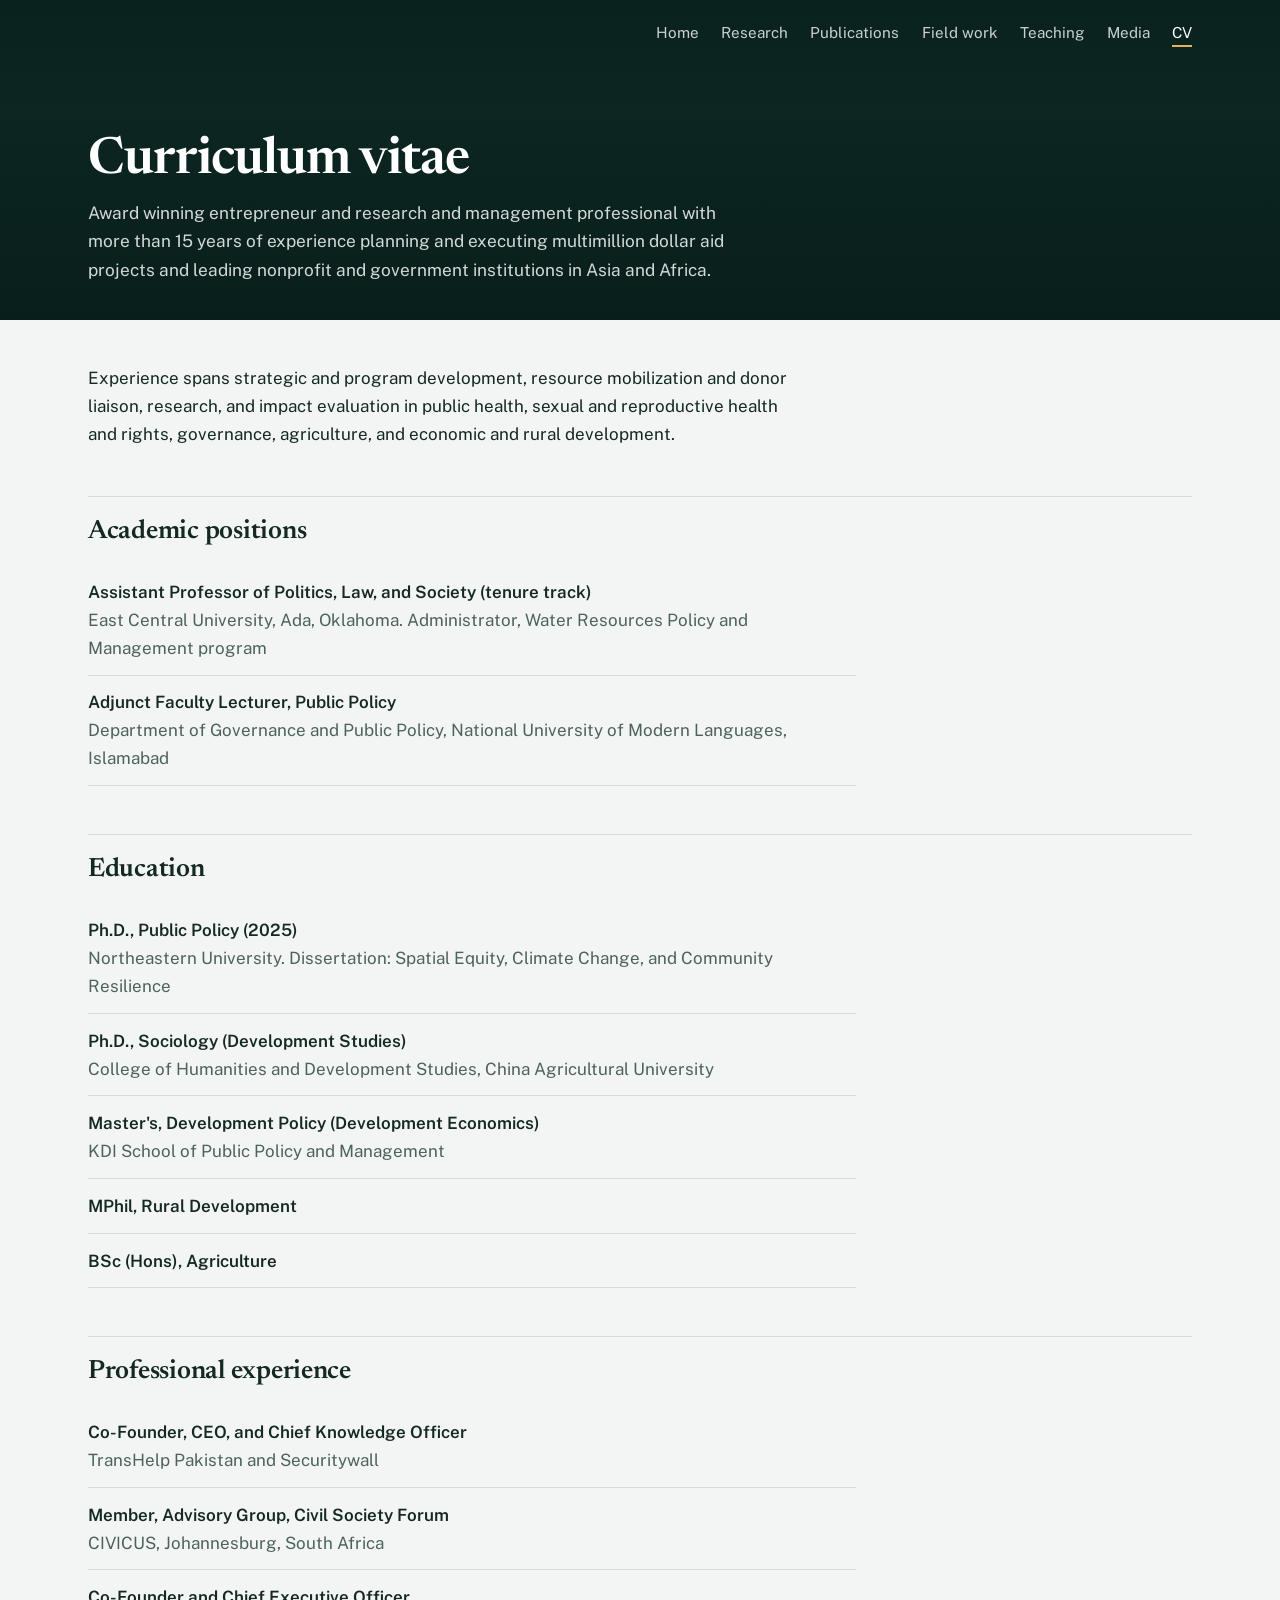
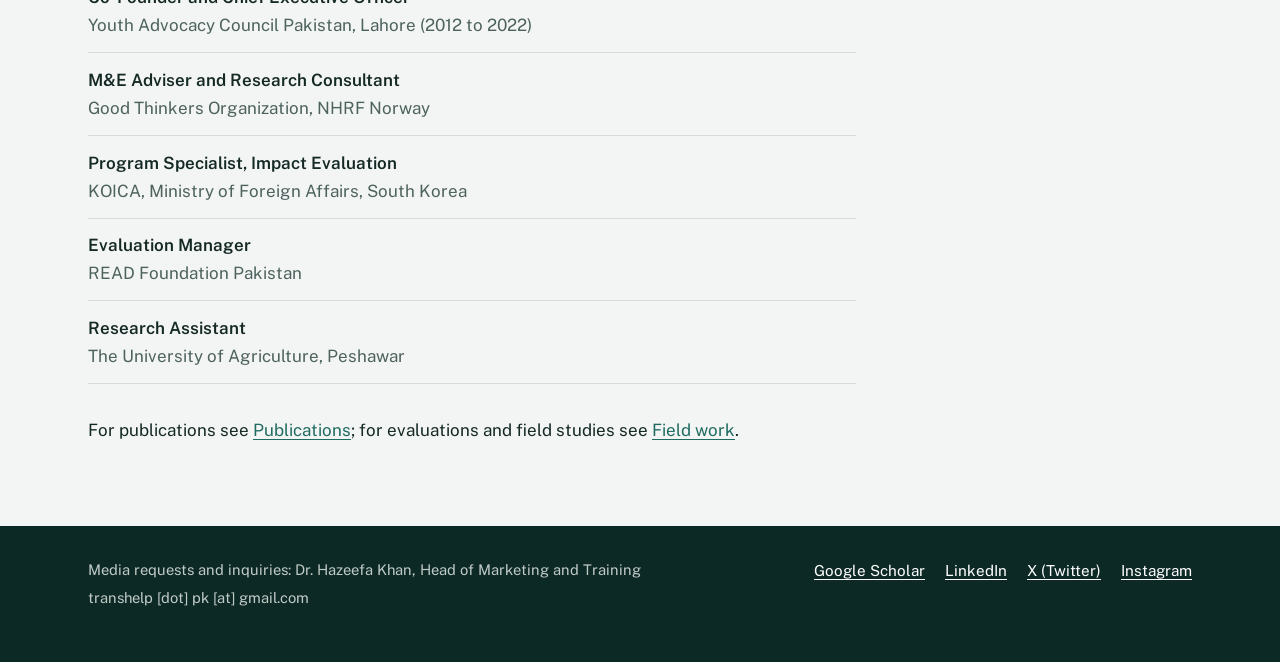
==== cv.html @ eaa59db5 "Add files via upload" ====
<!DOCTYPE html>
<html lang="en">
<head>
<meta charset="utf-8">
<meta name="viewport" content="width=device-width, initial-scale=1">
<title>CV | Mohsin Khan</title>
<meta name="description" content="Mohsin Khan, Assistant Professor of Politics, Law, and Society at East Central University. Research on political economy, spatial inequality, environmental justice, public health, and climate resilience in Pakistan and the United States.">
<link rel="preconnect" href="https://fonts.googleapis.com">
<link rel="preconnect" href="https://fonts.gstatic.com" crossorigin>
<link href="https://fonts.googleapis.com/css2?family=Newsreader:opsz,wght@6..72,500;6..72,600&family=Public+Sans:ital,wght@0,400;0,600;1,400&display=swap" rel="stylesheet">
<link rel="stylesheet" href="style.css">
<script>function imgFallback(i){if(i.dataset.alt){var a=i.dataset.alt;i.removeAttribute('data-alt');i.src=a;}else{var d=i.closest('[data-drop]');(d||i).remove();}}</script>
</head>
<body>
<a class="skip" href="#main">Skip to content</a>
<header class="hero hero--page">
  <img class="hero-bg" src="CV/f7e17c20b025acc8636ba44d70437944.jpg" alt="" onerror="imgFallback(this)">
  <div class="scrim"></div>
  <div class="hero-top"><nav class="site-nav" aria-label="Main"><ul><li><a href="index.html">Home</a></li><li><a href="research.html">Research</a></li><li><a href="publications.html">Publications</a></li><li><a href="fieldwork.html">Field work</a></li><li><a href="teaching.html">Teaching</a></li><li><a href="media.html">Media</a></li><li><a href="cv.html" aria-current="page">CV</a></li></ul></nav></div>
  <div class="hero-text"><h1>Curriculum vitae</h1><p>Award winning entrepreneur and research and management professional with more than 15 years of experience planning and executing multimillion dollar aid projects and leading nonprofit and government institutions in Asia and Africa.</p></div>
</header>
<main id="main">
<div class="prose page-intro">
<p>Experience spans strategic and program development, resource mobilization and donor liaison, research, and impact evaluation in public health, sexual and reproductive health and rights, governance, agriculture, and economic and rural development.</p>
</div>

<h2>Academic positions</h2>
<ul class="roles">
  <li><span class="title">Assistant Professor of Politics, Law, and Society (tenure track)</span><span class="org">East Central University, Ada, Oklahoma. Administrator, Water Resources Policy and Management program</span></li>
  <li><span class="title">Adjunct Faculty Lecturer, Public Policy</span><span class="org">Department of Governance and Public Policy, National University of Modern Languages, Islamabad</span></li>
</ul>

<h2>Education</h2>
<ul class="roles">
  <li><span class="title">Ph.D., Public Policy (2025)</span><span class="org">Northeastern University. Dissertation: Spatial Equity, Climate Change, and Community Resilience</span></li>
  <li><span class="title">Ph.D., Sociology (Development Studies)</span><span class="org">College of Humanities and Development Studies, China Agricultural University</span></li>
  <li><span class="title">Master's, Development Policy (Development Economics)</span><span class="org">KDI School of Public Policy and Management</span></li>
  <li><span class="title">MPhil, Rural Development</span></li>
  <li><span class="title">BSc (Hons), Agriculture</span></li>
</ul>

<h2>Professional experience</h2>
<ul class="roles">
  <li><span class="title">Co-Founder, CEO, and Chief Knowledge Officer</span><span class="org">TransHelp Pakistan and Securitywall</span></li>
  <li><span class="title">Member, Advisory Group, Civil Society Forum</span><span class="org">CIVICUS, Johannesburg, South Africa</span></li>
  <li><span class="title">Co-Founder and Chief Executive Officer</span><span class="org">Youth Advocacy Council Pakistan, Lahore (2012 to 2022)</span></li>
  <li><span class="title">M&amp;E Adviser and Research Consultant</span><span class="org">Good Thinkers Organization, NHRF Norway</span></li>
  <li><span class="title">Program Specialist, Impact Evaluation</span><span class="org">KOICA, Ministry of Foreign Affairs, South Korea</span></li>
  <li><span class="title">Evaluation Manager</span><span class="org">READ Foundation Pakistan</span></li>
  <li><span class="title">Research Assistant</span><span class="org">The University of Agriculture, Peshawar</span></li>
</ul>

<p style="margin-top:2rem">For publications see <a href="publications.html">Publications</a>; for evaluations and field studies see <a href="fieldwork.html">Field work</a>.</p>
</main>
<footer class="site-footer">
  <div class="inner">
    <div>
      <p>Media requests and inquiries: Dr. Hazeefa Khan, Head of Marketing and Training</p>
      <p>transhelp [dot] pk [at] gmail.com</p>
    </div>
    <ul class="links">
      <li><a href="https://scholar.google.com/citations?user=OwryxT8AAAAJ&hl=en">Google Scholar</a></li>
      <li><a href="https://www.linkedin.com/in/mohsin-khan-27833539/">LinkedIn</a></li>
      <li><a href="https://twitter.com/MkWaxir">X (Twitter)</a></li>
      <li><a href="https://instagram.com/yours.khann">Instagram</a></li>
    </ul>
  </div>
</footer>
</body>
</html>
---- style.css ----
:root {
  --paper: #f3f5f4;
  --surface: #ffffff;
  --ink: #142824;
  --muted: #4d625d;
  --accent: #1f6b60;
  --ochre: #94661f;
  --gold: #e3b25a;
  --rule: #d3dcd9;
  --night: #0d2925;
  --serif: "Newsreader", Georgia, "Times New Roman", serif;
  --sans: "Public Sans", "Helvetica Neue", Arial, sans-serif;
  color-scheme: light;
}
@media (prefers-color-scheme: dark) {
  :root {
    --paper: #0e1716;
    --surface: #142220;
    --ink: #e2ebe8;
    --muted: #9cb0ab;
    --accent: #79c2b4;
    --ochre: #dcae62;
    --rule: #263935;
    --night: #08201d;
    color-scheme: dark;
  }
}

*, *::before, *::after { box-sizing: border-box; }
html { -webkit-text-size-adjust: 100%; scroll-padding-top: 1rem; }
body { margin: 0; background: var(--paper); color: var(--ink); font-family: var(--sans); font-size: 1.0625rem; line-height: 1.65; }
img { max-width: 100%; height: auto; display: block; }
a { color: var(--accent); text-decoration-thickness: 1px; text-underline-offset: 3px; }
a:hover { text-decoration-thickness: 2px; }
:focus-visible { outline: 2px solid var(--gold); outline-offset: 3px; border-radius: 2px; }
.skip { position: absolute; left: -999px; top: 0; background: var(--surface); padding: .5rem 1rem; z-index: 20; }
.skip:focus { left: 1rem; top: 1rem; }

/* Photo hero: the signature element */
.hero { position: relative; overflow: hidden; background: var(--night); color: #f4f8f6; isolation: isolate; }
.hero-bg { position: absolute; inset: 0; width: 100%; height: 100%; object-fit: cover; z-index: -2; filter: saturate(.85); }
.hero .scrim { position: absolute; inset: 0; z-index: -1;
  background: linear-gradient(180deg, rgba(8, 28, 25, .55) 0%, rgba(8, 28, 25, .25) 35%, rgba(8, 28, 25, .82) 100%); }
.hero-top { width: 100%; max-width: 72rem; margin: 0 auto; padding: 1.1rem 1.5rem; display: flex; justify-content: flex-end; }
.site-nav ul { list-style: none; margin: 0; padding: 0; display: flex; flex-wrap: wrap; gap: .25rem 1.4rem; }
.site-nav a { color: rgba(244, 248, 246, .82); text-decoration: none; font-size: .95rem; padding: .25rem 0; border-bottom: 2px solid transparent; }
.site-nav a:hover { color: #fff; }
.site-nav a[aria-current="page"] { color: #fff; border-bottom-color: var(--gold); }
.hero-text { max-width: 72rem; margin: 0 auto; padding: 0 1.5rem 3rem; }
.hero h1 { font-family: var(--serif); font-weight: 600; letter-spacing: -0.02em; margin: 0; color: #fff; }
.hero--home { min-height: min(86vh, 46rem); display: flex; flex-direction: column; }
.hero--home .hero-text { margin-top: auto; width: 100%; padding-bottom: 3.5rem; }
.hero--home h1 { font-size: clamp(3rem, 9vw, 6.25rem); line-height: .95; }
.hero .tagline { font-family: var(--serif); font-size: clamp(1.2rem, 2.4vw, 1.6rem); line-height: 1.3; margin: 1rem 0 .4rem; max-width: 36rem; color: #fff; }
.hero .role { margin: 0 0 1.4rem; color: rgba(244, 248, 246, .8); font-size: .98rem; }
.hero .links a { color: #fff; }
.hero--page { min-height: 20rem; display: flex; flex-direction: column; }
.hero--page .hero-text { margin-top: auto; width: 100%; padding-bottom: 2.25rem; }
.hero--page h1 { font-size: clamp(2.1rem, 5vw, 3.2rem); line-height: 1.05; }
.hero--page p { margin: .6rem 0 0; max-width: 40rem; color: rgba(244, 248, 246, .86); font-size: 1.08rem; }
.links { list-style: none; padding: 0; margin: 0; display: flex; flex-wrap: wrap; gap: .5rem 1.25rem; font-size: .95rem; }

/* Content */
main { max-width: 72rem; margin: 0 auto; padding: 2.75rem 1.5rem 4rem; }
.prose { max-width: 44rem; }
.page-intro:empty { display: none; }
h2, h3 { font-family: var(--serif); font-weight: 600; line-height: 1.2; letter-spacing: -0.01em; }
h2 { font-size: 1.65rem; margin: 3rem 0 1rem; padding-top: 1.25rem; border-top: 1px solid var(--rule); }
.prose > h2:first-child, main > h2:first-child { margin-top: 0; }
h3 { font-size: 1.2rem; margin: 2rem 0 .5rem; }
p { margin: 0 0 1.1rem; }

.themes { list-style: none; margin: 1.75rem 0 0; padding: 0; display: grid; grid-template-columns: repeat(auto-fit, minmax(15rem, 1fr)); gap: 0; border-top: 1px solid var(--rule); }
.themes li { padding: 1rem 1rem 1rem 0; border-bottom: 1px solid var(--rule); }
.themes a { font-family: var(--serif); font-size: 1.15rem; font-weight: 600; text-decoration: none; color: var(--ink); }
.themes a:hover { color: var(--accent); }
.themes span { display: block; color: var(--muted); font-size: .92rem; margin-top: .2rem; }

.year-group { display: grid; grid-template-columns: 6rem minmax(0, 1fr); gap: 0 1.5rem; margin-top: 1.75rem; }
.year { font-family: var(--serif); font-size: 1.25rem; color: var(--ochre); font-weight: 600; padding-top: .1rem; }
.entries { list-style: none; margin: 0; padding: 0; max-width: 48rem; }
.entries li { margin: 0 0 1rem; padding-left: 1rem; border-left: 2px solid var(--rule); }
.entries li .note { display: block; color: var(--muted); font-size: .92rem; margin-top: .15rem; }
.entries li a.out { white-space: nowrap; }
.status { color: var(--muted); font-style: italic; }

.course { max-width: 48rem; margin: 0 0 2rem; }
.course h3 { margin-bottom: .2rem; }
.course .meta { color: var(--muted); font-size: .95rem; margin: 0 0 .6rem; }
.plain-list { max-width: 48rem; padding-left: 1.2rem; }
.plain-list li { margin-bottom: .45rem; }
.roles { list-style: none; padding: 0; margin: 0; max-width: 48rem; }
.roles li { display: grid; padding: .8rem 0; border-bottom: 1px solid var(--rule); }
.roles .title { font-weight: 600; }
.roles .org { color: var(--muted); }

.figures { display: grid; grid-template-columns: repeat(auto-fit, minmax(14rem, 1fr)); gap: 1rem; margin: 2rem 0 0; }
.figures img { width: 100%; aspect-ratio: 4 / 3; object-fit: cover; border-radius: 3px; }
.inline-banner { margin: 3rem 0 0; }
.inline-banner img { width: 100%; height: 12rem; object-fit: cover; border-radius: 3px; }
.inline-banner + h2 { margin-top: 1.5rem; border-top: 0; padding-top: 0; }

.site-footer { background: var(--night); color: rgba(244, 248, 246, .78); font-size: .92rem; }
.site-footer .inner { max-width: 72rem; margin: 0 auto; padding: 2rem 1.5rem 3rem; display: flex; flex-wrap: wrap; justify-content: space-between; gap: 1.5rem; }
.site-footer p { margin: 0 0 .25rem; }
.site-footer a { color: #fff; }

@media (max-width: 44rem) {
  .hero-top { justify-content: flex-start; padding-bottom: .5rem; }
  .site-nav ul { flex-wrap: nowrap; overflow-x: auto; gap: 1.1rem; padding-bottom: .4rem; scrollbar-width: none; }
  .site-nav a { white-space: nowrap; }
  .hero--home { min-height: 34rem; }
  .hero--page { min-height: 16rem; }
  .year-group { grid-template-columns: 1fr; }
  .year { margin-bottom: .5rem; }
  main { padding-top: 2rem; }
}
@media print {
  .hero-top, .site-footer, .hero-bg, .scrim { display: none; }
  .hero { background: none; color: #000; }
  .hero h1, .hero p { color: #000; }
}
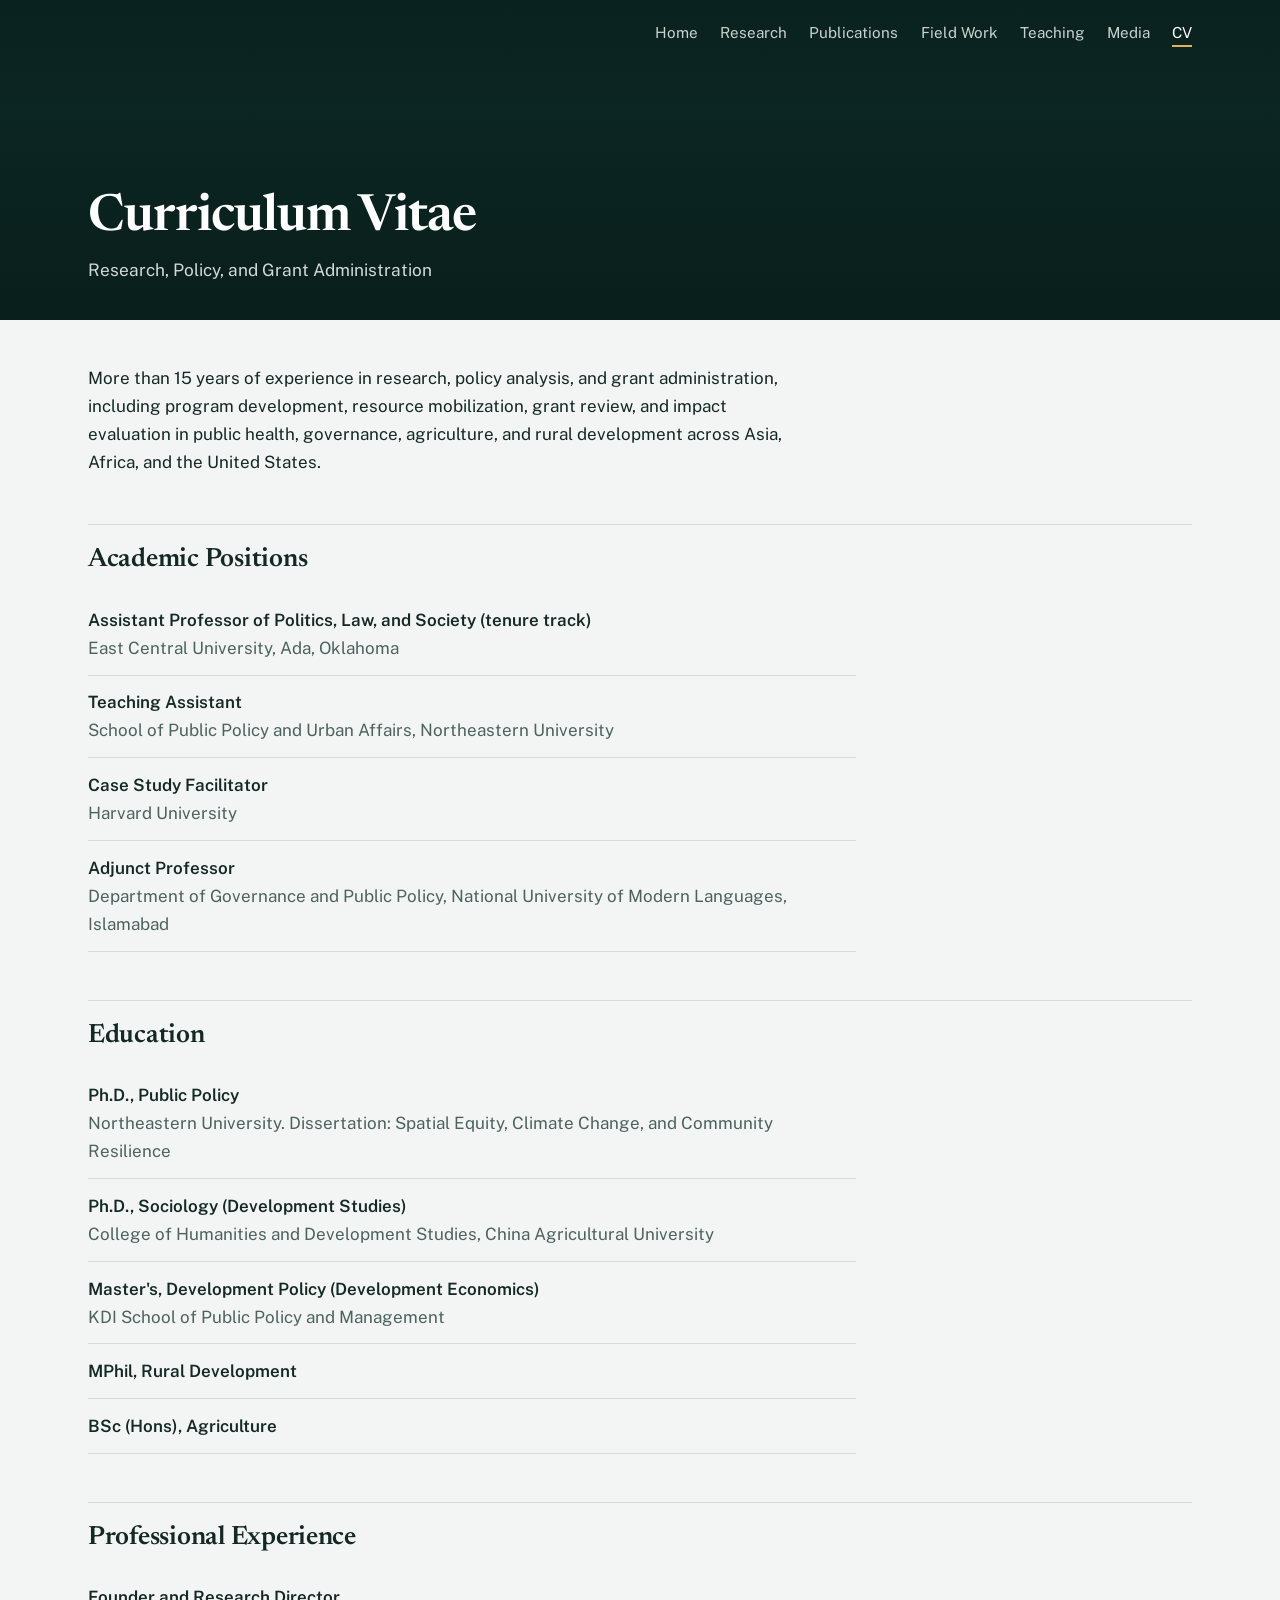
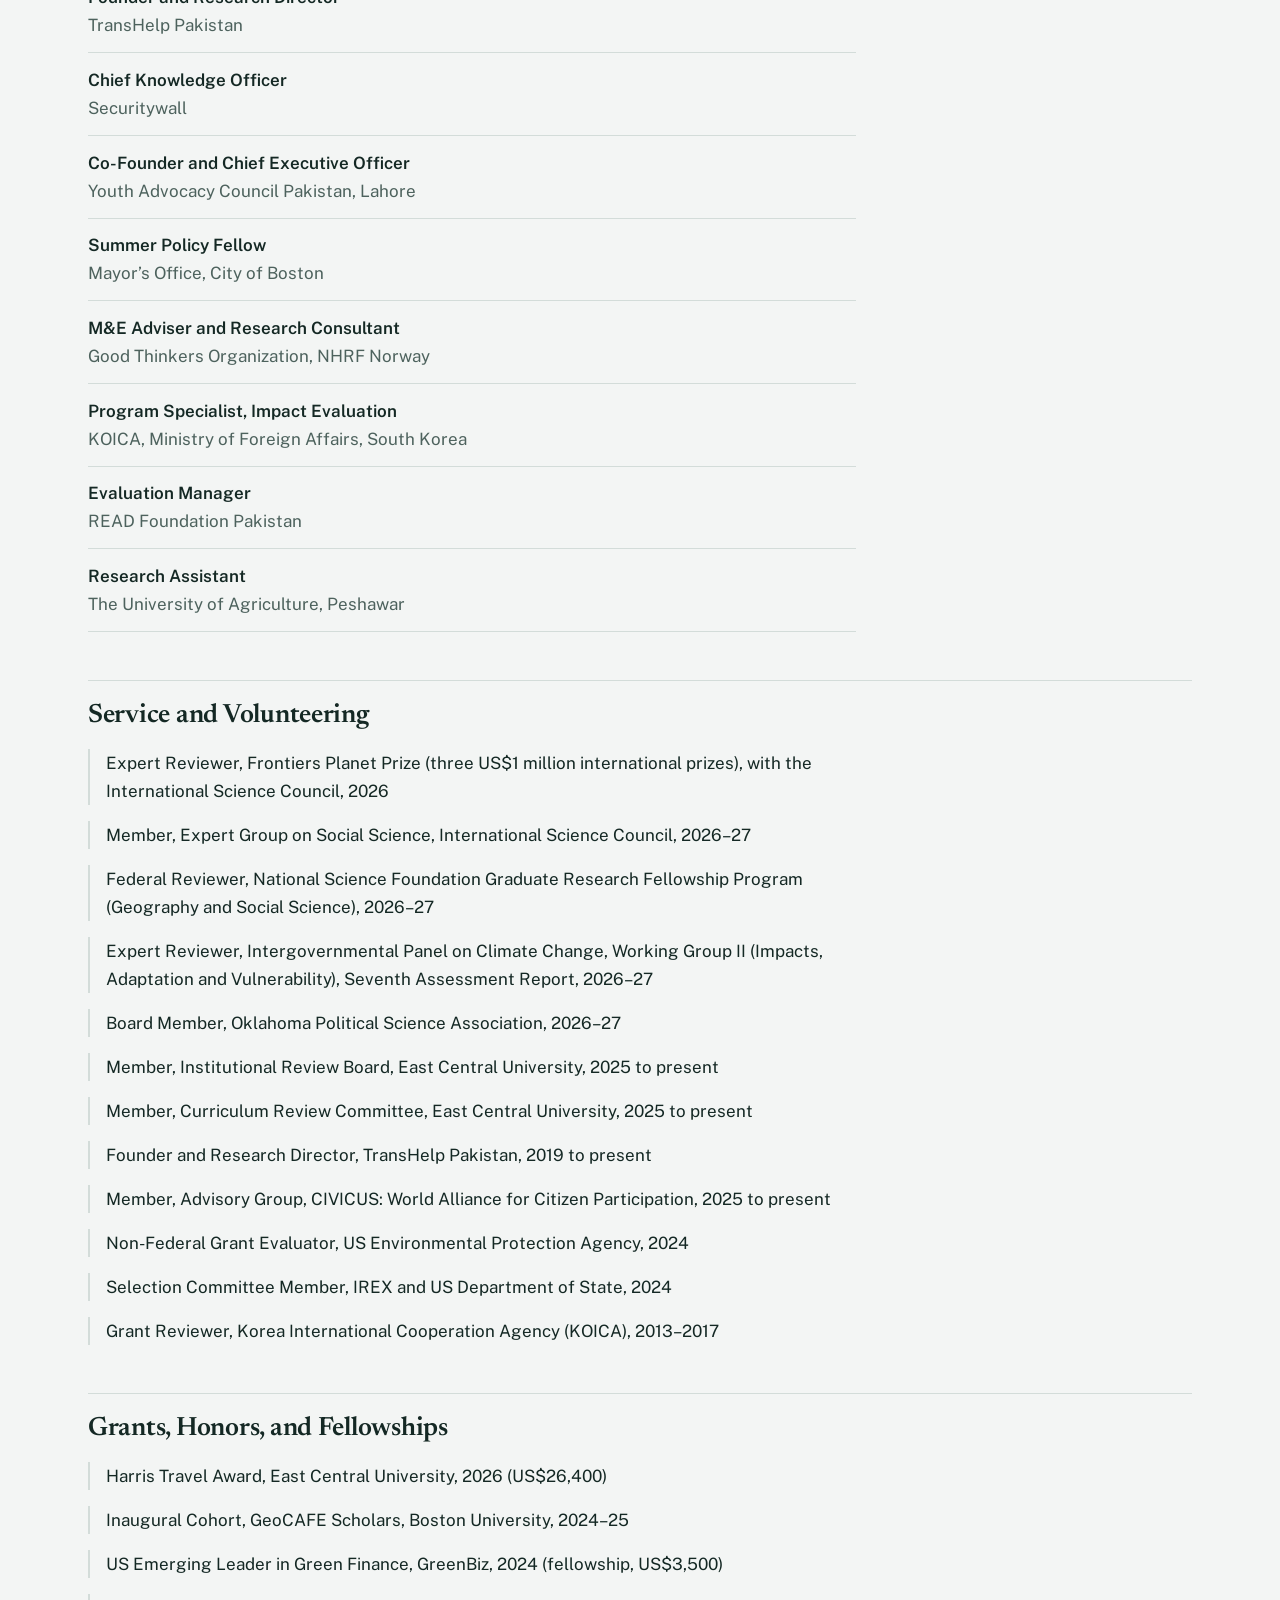
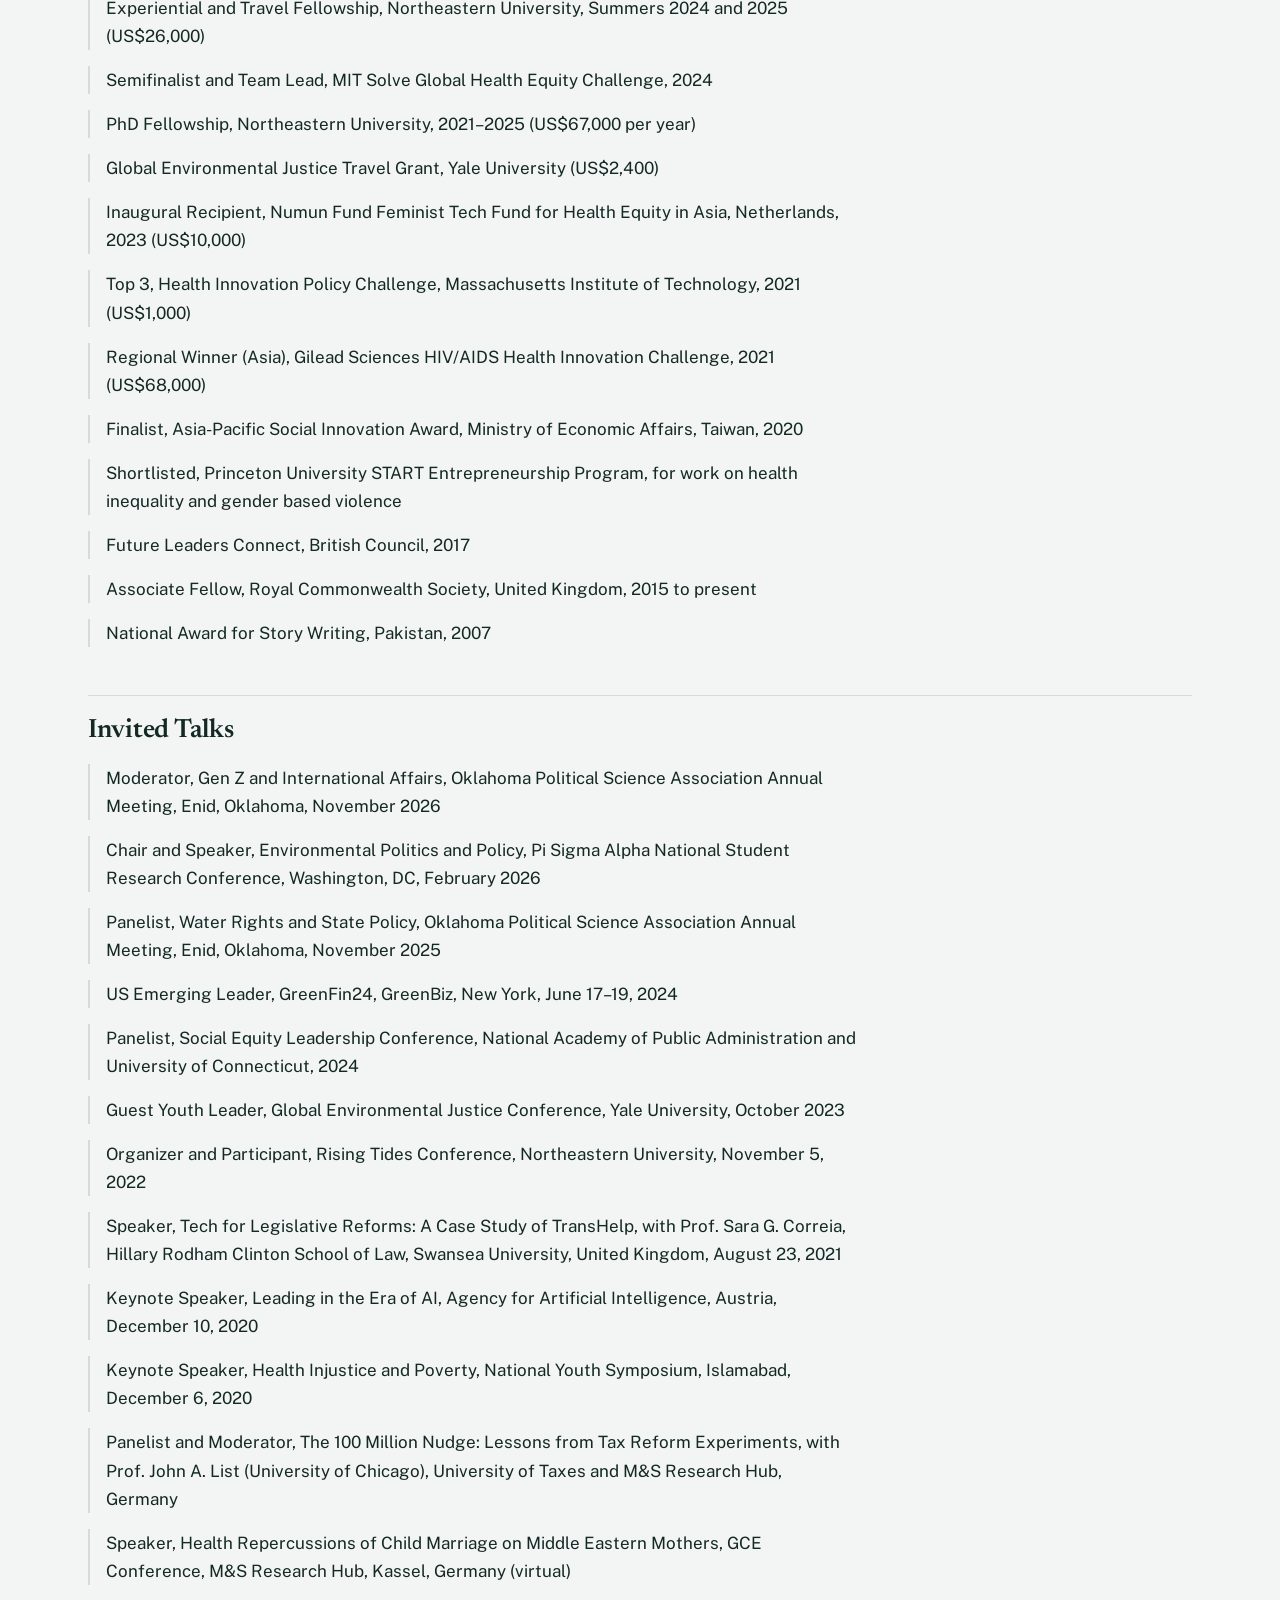
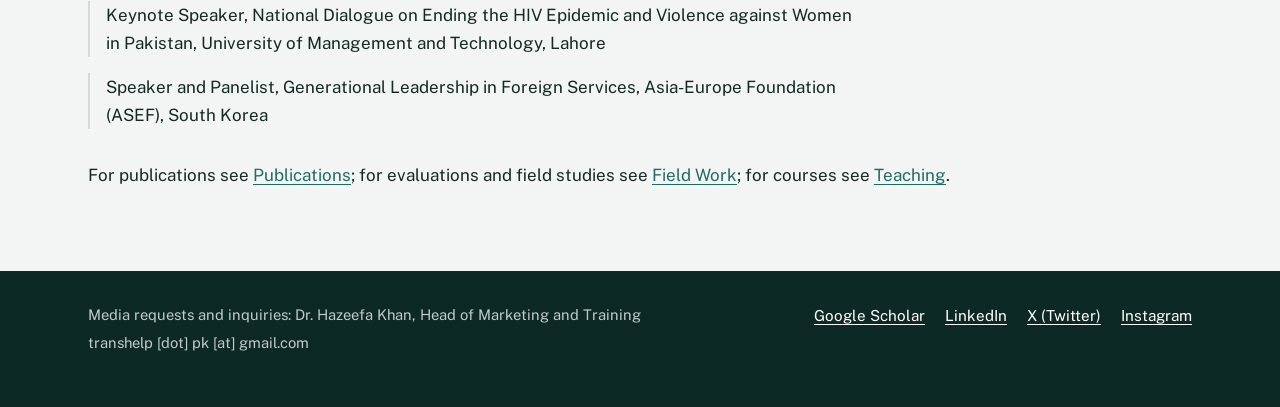
==== commit 4a3791ac: "Add files via upload" ====
--- a/cv.html
+++ b/cv.html
@@ -16,41 +16,97 @@
 <header class="hero hero--page">
   <img class="hero-bg" src="CV/f7e17c20b025acc8636ba44d70437944.jpg" alt="" onerror="imgFallback(this)">
   <div class="scrim"></div>
-  <div class="hero-top"><nav class="site-nav" aria-label="Main"><ul><li><a href="index.html">Home</a></li><li><a href="research.html">Research</a></li><li><a href="publications.html">Publications</a></li><li><a href="fieldwork.html">Field work</a></li><li><a href="teaching.html">Teaching</a></li><li><a href="media.html">Media</a></li><li><a href="cv.html" aria-current="page">CV</a></li></ul></nav></div>
-  <div class="hero-text"><h1>Curriculum vitae</h1><p>Award winning entrepreneur and research and management professional with more than 15 years of experience planning and executing multimillion dollar aid projects and leading nonprofit and government institutions in Asia and Africa.</p></div>
+  <div class="hero-top"><nav class="site-nav" aria-label="Main"><ul><li><a href="index.html">Home</a></li><li><a href="research.html">Research</a></li><li><a href="publications.html">Publications</a></li><li><a href="fieldwork.html">Field Work</a></li><li><a href="teaching.html">Teaching</a></li><li><a href="media.html">Media</a></li><li><a href="cv.html" aria-current="page">CV</a></li></ul></nav></div>
+  <div class="hero-text"><h1>Curriculum Vitae</h1><p>Research, Policy, and Grant Administration</p></div>
 </header>
 <main id="main">
 <div class="prose page-intro">
-<p>Experience spans strategic and program development, resource mobilization and donor liaison, research, and impact evaluation in public health, sexual and reproductive health and rights, governance, agriculture, and economic and rural development.</p>
+<p>More than 15 years of experience in research, policy analysis, and grant administration, including program development, resource mobilization, grant review, and impact evaluation in public health, governance, agriculture, and rural development across Asia, Africa, and the United States.</p>
 </div>
 
-<h2>Academic positions</h2>
+<h2>Academic Positions</h2>
 <ul class="roles">
-  <li><span class="title">Assistant Professor of Politics, Law, and Society (tenure track)</span><span class="org">East Central University, Ada, Oklahoma. Administrator, Water Resources Policy and Management program</span></li>
-  <li><span class="title">Adjunct Faculty Lecturer, Public Policy</span><span class="org">Department of Governance and Public Policy, National University of Modern Languages, Islamabad</span></li>
+  <li><span class="title">Assistant Professor of Politics, Law, and Society (tenure track)</span><span class="org">East Central University, Ada, Oklahoma</span></li>
+  <li><span class="title">Teaching Assistant</span><span class="org">School of Public Policy and Urban Affairs, Northeastern University</span></li>
+  <li><span class="title">Case Study Facilitator</span><span class="org">Harvard University</span></li>
+  <li><span class="title">Adjunct Professor</span><span class="org">Department of Governance and Public Policy, National University of Modern Languages, Islamabad</span></li>
 </ul>
 
 <h2>Education</h2>
 <ul class="roles">
-  <li><span class="title">Ph.D., Public Policy (2025)</span><span class="org">Northeastern University. Dissertation: Spatial Equity, Climate Change, and Community Resilience</span></li>
+  <li><span class="title">Ph.D., Public Policy</span><span class="org">Northeastern University. Dissertation: Spatial Equity, Climate Change, and Community Resilience</span></li>
   <li><span class="title">Ph.D., Sociology (Development Studies)</span><span class="org">College of Humanities and Development Studies, China Agricultural University</span></li>
   <li><span class="title">Master's, Development Policy (Development Economics)</span><span class="org">KDI School of Public Policy and Management</span></li>
   <li><span class="title">MPhil, Rural Development</span></li>
   <li><span class="title">BSc (Hons), Agriculture</span></li>
 </ul>
 
-<h2>Professional experience</h2>
+<h2>Professional Experience</h2>
 <ul class="roles">
-  <li><span class="title">Co-Founder, CEO, and Chief Knowledge Officer</span><span class="org">TransHelp Pakistan and Securitywall</span></li>
-  <li><span class="title">Member, Advisory Group, Civil Society Forum</span><span class="org">CIVICUS, Johannesburg, South Africa</span></li>
-  <li><span class="title">Co-Founder and Chief Executive Officer</span><span class="org">Youth Advocacy Council Pakistan, Lahore (2012 to 2022)</span></li>
+  <li><span class="title">Founder and Research Director</span><span class="org">TransHelp Pakistan</span></li>
+  <li><span class="title">Chief Knowledge Officer</span><span class="org">Securitywall</span></li>
+  <li><span class="title">Co-Founder and Chief Executive Officer</span><span class="org">Youth Advocacy Council Pakistan, Lahore</span></li>
+  <li><span class="title">Summer Policy Fellow</span><span class="org">Mayor’s Office, City of Boston</span></li>
   <li><span class="title">M&amp;E Adviser and Research Consultant</span><span class="org">Good Thinkers Organization, NHRF Norway</span></li>
   <li><span class="title">Program Specialist, Impact Evaluation</span><span class="org">KOICA, Ministry of Foreign Affairs, South Korea</span></li>
   <li><span class="title">Evaluation Manager</span><span class="org">READ Foundation Pakistan</span></li>
   <li><span class="title">Research Assistant</span><span class="org">The University of Agriculture, Peshawar</span></li>
 </ul>
 
-<p style="margin-top:2rem">For publications see <a href="publications.html">Publications</a>; for evaluations and field studies see <a href="fieldwork.html">Field work</a>.</p>
+<h2>Service and Volunteering</h2>
+<ul class="entries">
+  <li>Expert Reviewer, Frontiers Planet Prize (three US$1 million international prizes), with the International Science Council, 2026</li>
+  <li>Member, Expert Group on Social Science, International Science Council, 2026–27</li>
+  <li>Federal Reviewer, National Science Foundation Graduate Research Fellowship Program (Geography and Social Science), 2026–27</li>
+  <li>Expert Reviewer, Intergovernmental Panel on Climate Change, Working Group II (Impacts, Adaptation and Vulnerability), Seventh Assessment Report, 2026–27</li>
+  <li>Board Member, Oklahoma Political Science Association, 2026–27</li>
+  <li>Member, Institutional Review Board, East Central University, 2025 to present</li>
+  <li>Member, Curriculum Review Committee, East Central University, 2025 to present</li>
+  <li>Founder and Research Director, TransHelp Pakistan, 2019 to present</li>
+  <li>Member, Advisory Group, CIVICUS: World Alliance for Citizen Participation, 2025 to present</li>
+  <li>Non-Federal Grant Evaluator, US Environmental Protection Agency, 2024</li>
+  <li>Selection Committee Member, IREX and US Department of State, 2024</li>
+  <li>Grant Reviewer, Korea International Cooperation Agency (KOICA), 2013–2017</li>
+</ul>
+
+<h2>Grants, Honors, and Fellowships</h2>
+<ul class="entries">
+  <li>Harris Travel Award, East Central University, 2026 (US$26,400)</li>
+  <li>Inaugural Cohort, GeoCAFE Scholars, Boston University, 2024–25</li>
+  <li>US Emerging Leader in Green Finance, GreenBiz, 2024 (fellowship, US$3,500)</li>
+  <li>Experiential and Travel Fellowship, Northeastern University, Summers 2024 and 2025 (US$26,000)</li>
+  <li>Semifinalist and Team Lead, MIT Solve Global Health Equity Challenge, 2024</li>
+  <li>PhD Fellowship, Northeastern University, 2021–2025 (US$67,000 per year)</li>
+  <li>Global Environmental Justice Travel Grant, Yale University (US$2,400)</li>
+  <li>Inaugural Recipient, Numun Fund Feminist Tech Fund for Health Equity in Asia, Netherlands, 2023 (US$10,000)</li>
+  <li>Top 3, Health Innovation Policy Challenge, Massachusetts Institute of Technology, 2021 (US$1,000)</li>
+  <li>Regional Winner (Asia), Gilead Sciences HIV/AIDS Health Innovation Challenge, 2021 (US$68,000)</li>
+  <li>Finalist, Asia-Pacific Social Innovation Award, Ministry of Economic Affairs, Taiwan, 2020</li>
+  <li>Shortlisted, Princeton University START Entrepreneurship Program, for work on health inequality and gender based violence</li>
+  <li>Future Leaders Connect, British Council, 2017</li>
+  <li>Associate Fellow, Royal Commonwealth Society, United Kingdom, 2015 to present</li>
+  <li>National Award for Story Writing, Pakistan, 2007</li>
+</ul>
+
+<h2>Invited Talks</h2>
+<ul class="entries">
+  <li>Moderator, Gen Z and International Affairs, Oklahoma Political Science Association Annual Meeting, Enid, Oklahoma, November 2026</li>
+  <li>Chair and Speaker, Environmental Politics and Policy, Pi Sigma Alpha National Student Research Conference, Washington, DC, February 2026</li>
+  <li>Panelist, Water Rights and State Policy, Oklahoma Political Science Association Annual Meeting, Enid, Oklahoma, November 2025</li>
+  <li>US Emerging Leader, GreenFin24, GreenBiz, New York, June 17–19, 2024</li>
+  <li>Panelist, Social Equity Leadership Conference, National Academy of Public Administration and University of Connecticut, 2024</li>
+  <li>Guest Youth Leader, Global Environmental Justice Conference, Yale University, October 2023</li>
+  <li>Organizer and Participant, Rising Tides Conference, Northeastern University, November 5, 2022</li>
+  <li>Speaker, Tech for Legislative Reforms: A Case Study of TransHelp, with Prof. Sara G. Correia, Hillary Rodham Clinton School of Law, Swansea University, United Kingdom, August 23, 2021</li>
+  <li>Keynote Speaker, Leading in the Era of AI, Agency for Artificial Intelligence, Austria, December 10, 2020</li>
+  <li>Keynote Speaker, Health Injustice and Poverty, National Youth Symposium, Islamabad, December 6, 2020</li>
+  <li>Panelist and Moderator, The 100 Million Nudge: Lessons from Tax Reform Experiments, with Prof. John A. List (University of Chicago), University of Taxes and M&amp;S Research Hub, Germany</li>
+  <li>Speaker, Health Repercussions of Child Marriage on Middle Eastern Mothers, GCE Conference, M&amp;S Research Hub, Kassel, Germany (virtual)</li>
+  <li>Keynote Speaker, National Dialogue on Ending the HIV Epidemic and Violence against Women in Pakistan, University of Management and Technology, Lahore</li>
+  <li>Speaker and Panelist, Generational Leadership in Foreign Services, Asia-Europe Foundation (ASEF), South Korea</li>
+</ul>
+
+<p style="margin-top:2rem">For publications see <a href="publications.html">Publications</a>; for evaluations and field studies see <a href="fieldwork.html">Field Work</a>; for courses see <a href="teaching.html">Teaching</a>.</p>
 </main>
 <footer class="site-footer">
   <div class="inner">
--- a/style.css
+++ b/style.css
@@ -120,3 +120,13 @@
   .hero { background: none; color: #000; }
   .hero h1, .hero p { color: #000; }
 }
+.meta-line { color: var(--muted); margin: -.4rem 0 1rem; }
+.entries li .note { display: block; }
+
+/* Student comments */
+.quotes { list-style: none; margin: 1.25rem 0 0; padding: 0; display: grid; grid-template-columns: repeat(auto-fit, minmax(17rem, 1fr)); gap: 1.25rem 2rem; max-width: 60rem; }
+.quotes li { border-top: 2px solid var(--gold); padding-top: .9rem; }
+.quotes blockquote { margin: 0; font-family: var(--serif); font-size: 1.15rem; line-height: 1.45; }
+.quotes blockquote::before { content: "\201C"; }
+.quotes blockquote::after { content: "\201D"; }
+.quotes span { display: block; margin-top: .5rem; color: var(--muted); font-size: .9rem; }
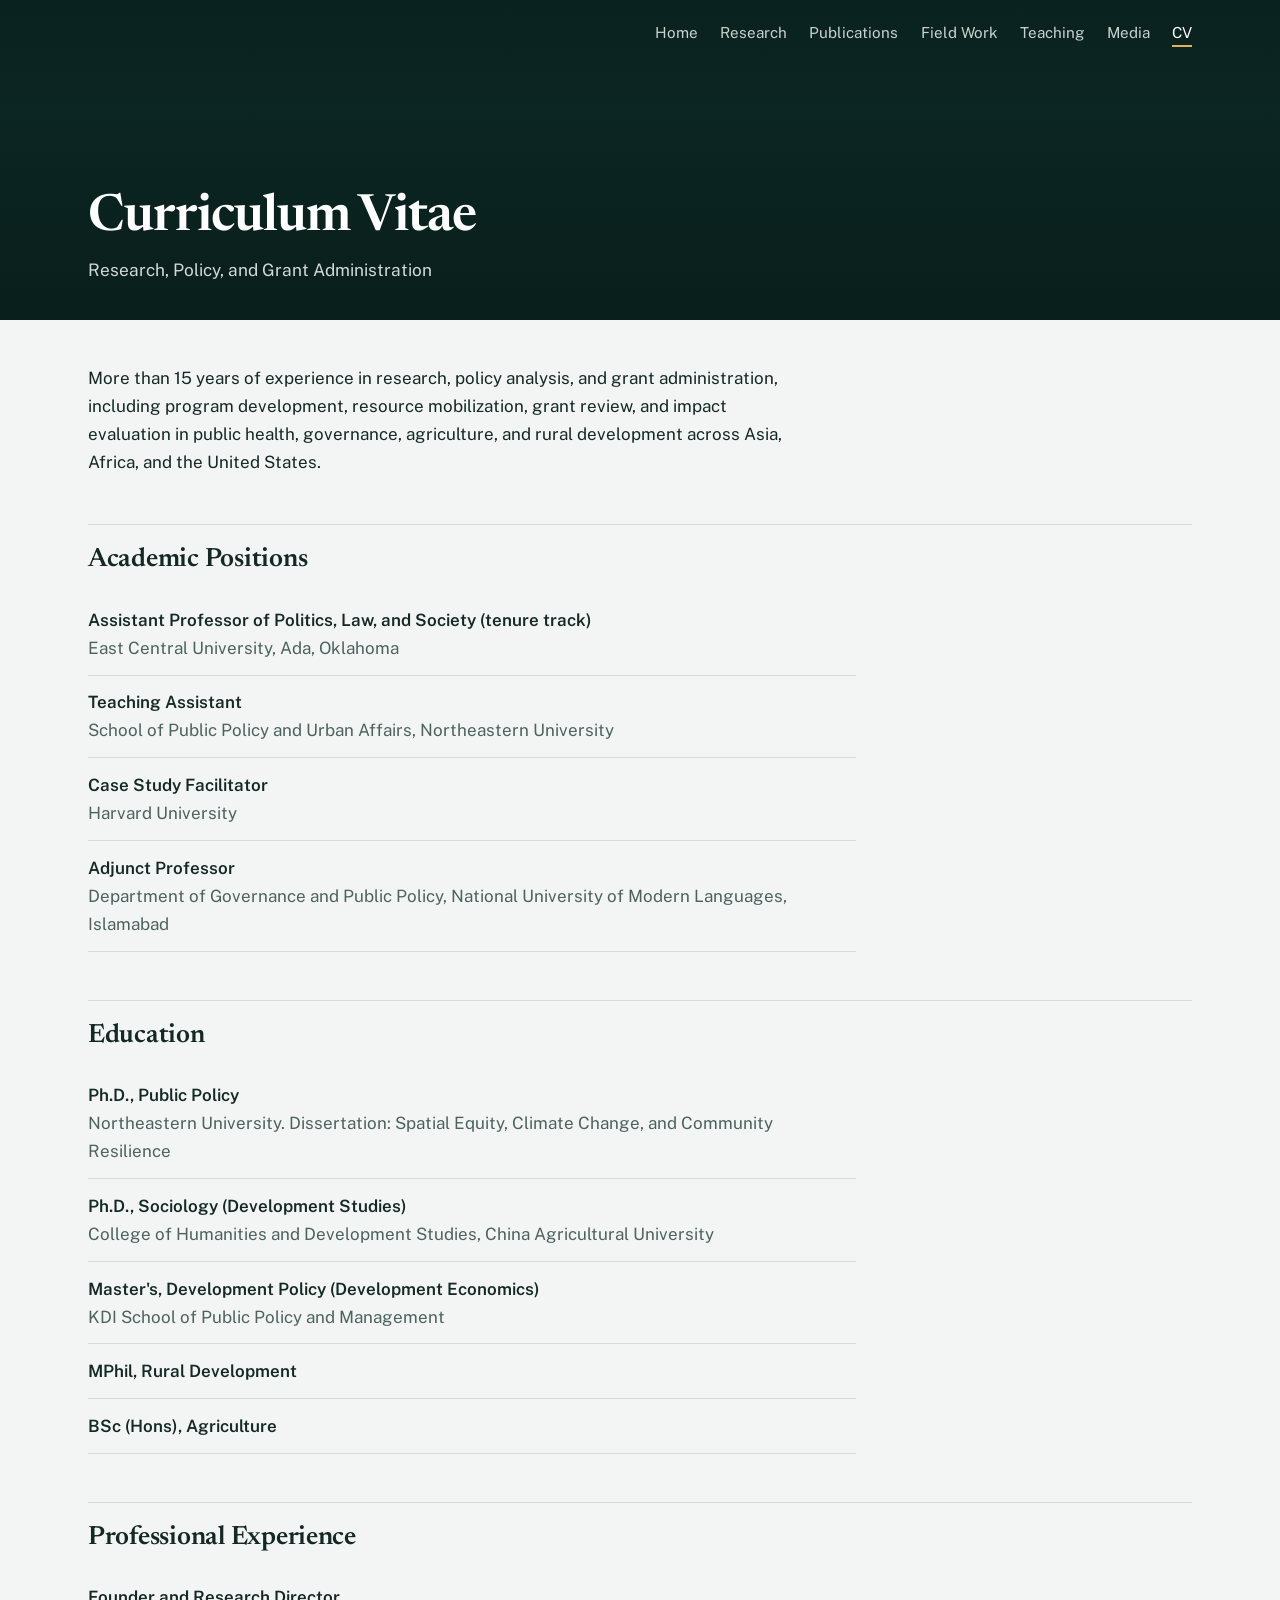
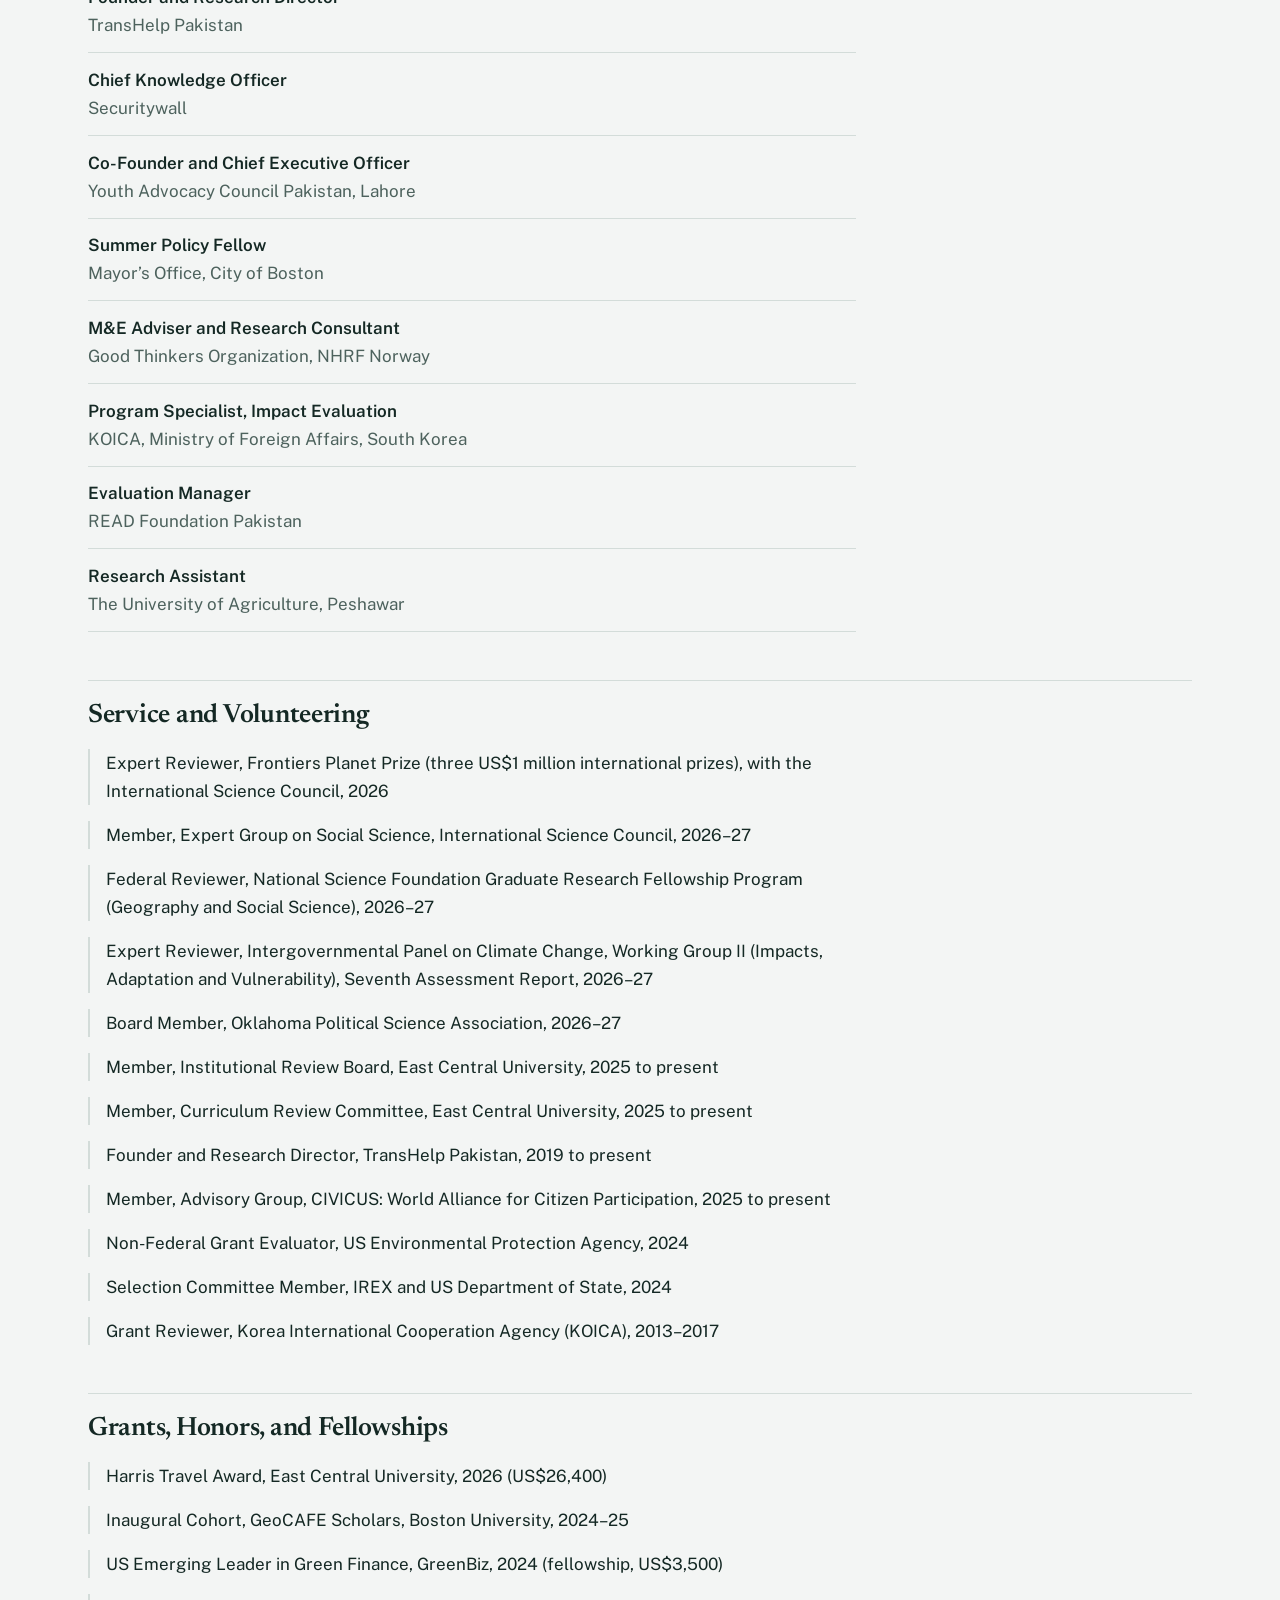
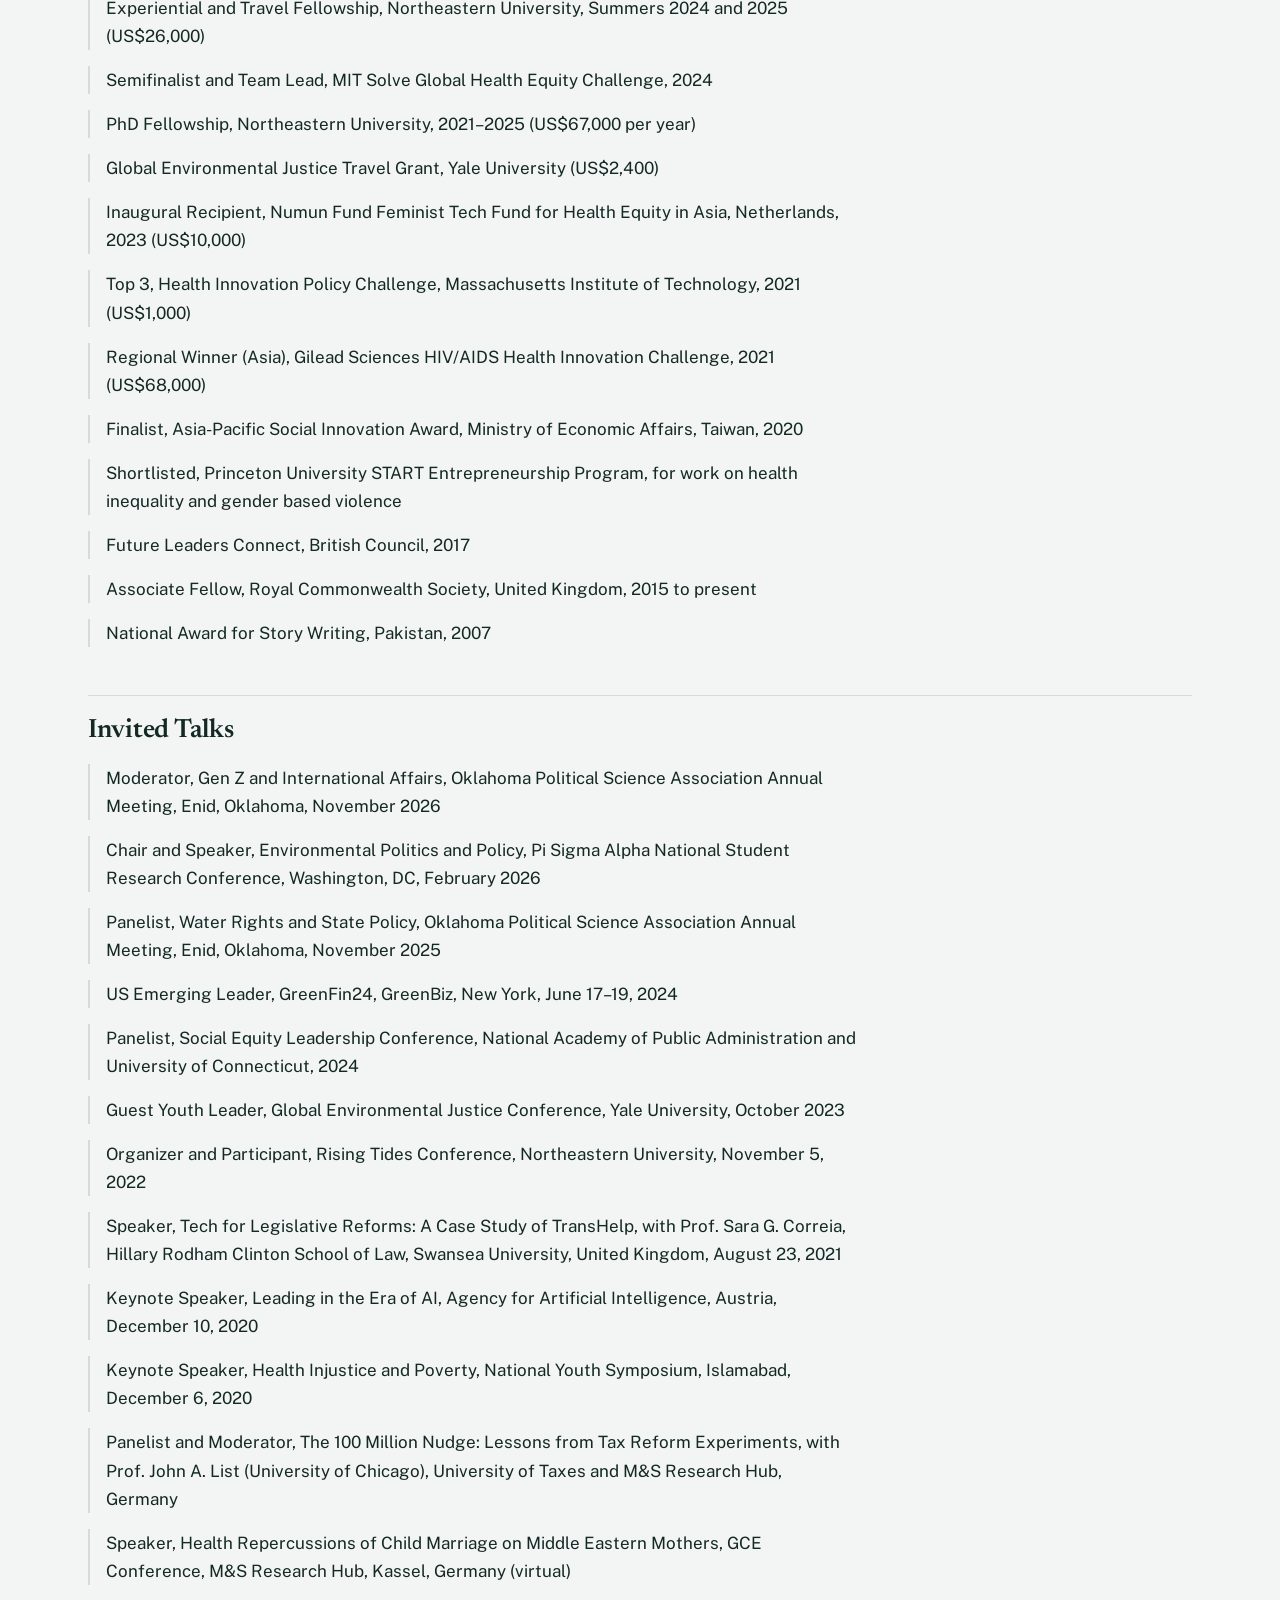
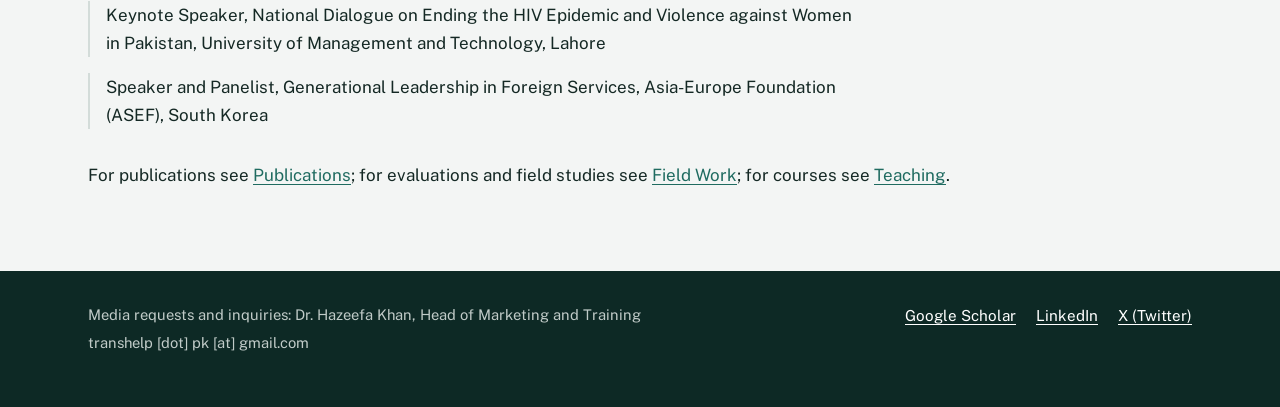
==== commit 0354f6b5: "Update cv.html" ====
--- a/cv.html
+++ b/cv.html
@@ -118,7 +118,6 @@
       <li><a href="https://scholar.google.com/citations?user=OwryxT8AAAAJ&hl=en">Google Scholar</a></li>
       <li><a href="https://www.linkedin.com/in/mohsin-khan-27833539/">LinkedIn</a></li>
       <li><a href="https://twitter.com/MkWaxir">X (Twitter)</a></li>
-      <li><a href="https://instagram.com/yours.khann">Instagram</a></li>
     </ul>
   </div>
 </footer>
